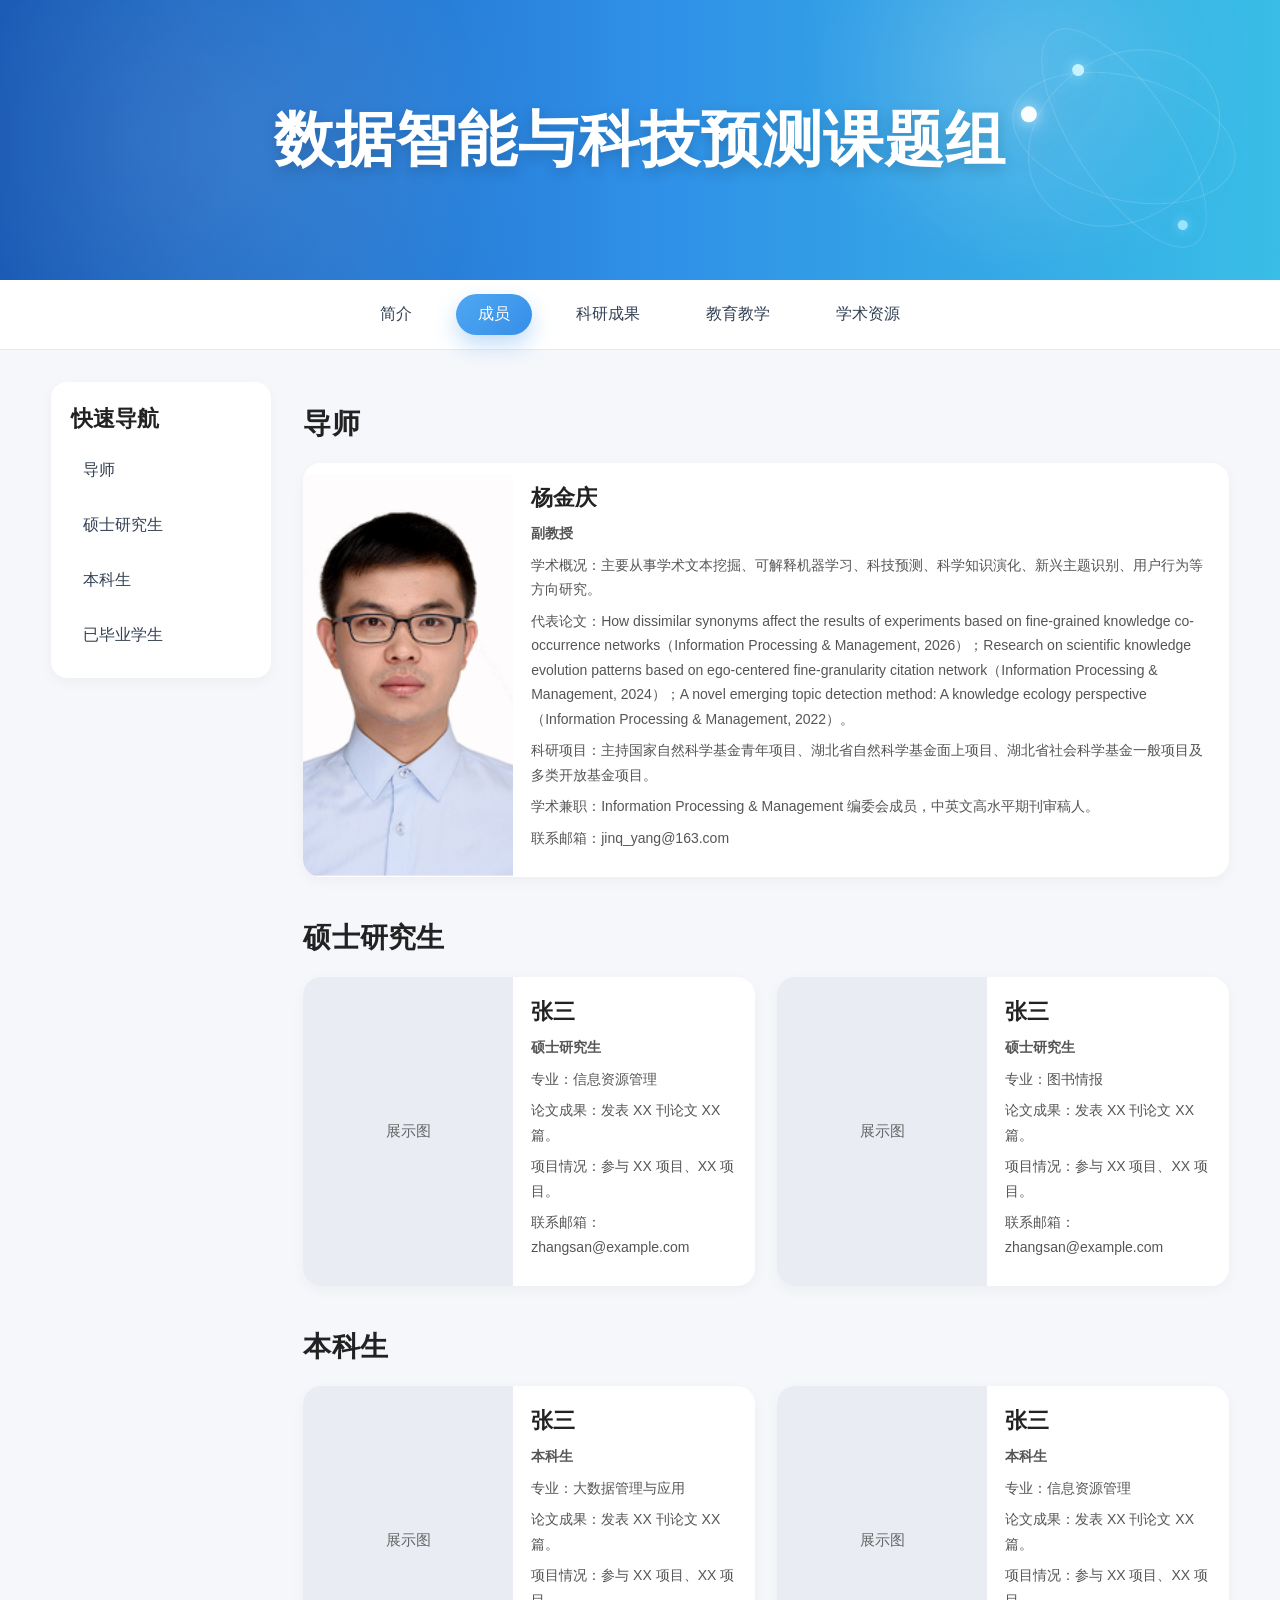
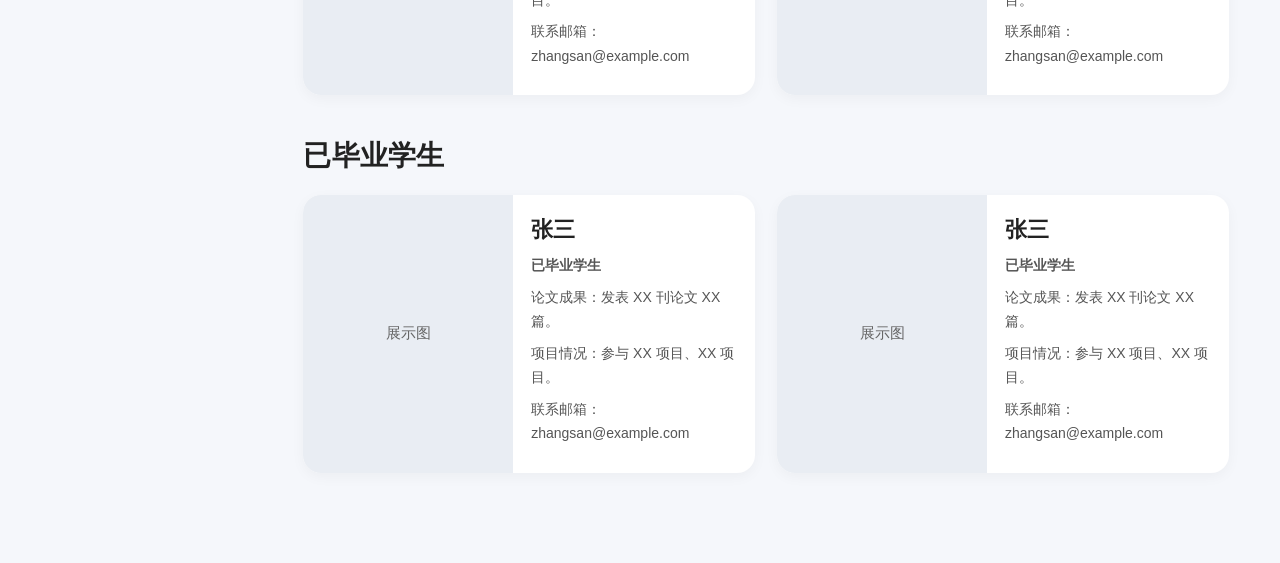
==== people.html @ ea727f75 "Add files via upload" ====
<!DOCTYPE html>
<html lang="zh-CN">
<head>
  <meta charset="UTF-8" />
  <meta name="viewport" content="width=device-width, initial-scale=1.0" />
  <title>成员 - 数据智能与科技预测课题组</title>
  <link rel="stylesheet" href="css/common.css" />
  <link rel="stylesheet" href="css/people.css" />
</head>
<body>

<header class="site-header hero-header">
    <div class="hero-inner">
      <div class="hero-text">
        <h1>数据智能与科技预测课题组</h1>
      </div>

      <div class="hero-decoration" aria-hidden="true">
        <div class="tri-system">
          <div class="tri-core"></div>
          <div class="orbit orbit-a"></div>
          <div class="orbit orbit-b"></div>
          <div class="orbit orbit-c"></div>
          <div class="orbit-spin orbit-spin-a">
            <span class="star star-a"></span>
          </div>
          <div class="orbit-spin orbit-spin-b">
            <span class="star star-b"></span>
          </div>
          <div class="orbit-spin orbit-spin-c">
            <span class="star star-c"></span>
          </div>
        </div>
      </div>
    </div>
  </header>

  <nav class="navbar">
    <a href="index.html">简介</a>
    <a href="people.html" class="current">成员</a>
    <a href="research.html">科研成果</a>
    <a href="teaching.html">教育教学</a>
    <a href="resources.html">学术资源</a>
  </nav>

  <main class="container people-page">

    <aside class="side-nav">
      <h3>快速导航</h3>
      <ul>
        <li><a href="#advisor">导师</a></li>
        <li><a href="#master">硕士研究生</a></li>
        <li><a href="#undergrad">本科生</a></li>
        <li><a href="#alumni">已毕业学生</a></li>
      </ul>
    </aside>

    <section class="people-content">

      <!-- 导师 -->
      <section class="member-section" id="advisor">
        <h2>导师</h2>
        <div class="member-grid advisor-grid">

          <div class="member-card"
               data-name="杨金庆"
               data-role="副教授"
               data-modal-photo="本人照片"
               data-summary="近年来主要从事学术文本挖掘、可解释机器学习、科技预测、科学知识演化、新兴主题识别、用户行为等方向的研究。近年以第一作者或通讯作者在 Information Processing &amp; Management、Journal of Medical Internet Research、Journal of Informetrics、Scientometrics、Journal of Information Science、Quantitative Science Studies、情报学报等领域高影响力期刊发表论文30余篇。主持国家自然科学基金青年项目1项、湖北省自然科学基金面上项目1项、湖北省社会科学基金一般项目1项，参与国家自然科学基金重点项目1项、国家社会科学基金重大项目3项及大型横向项目多项。曾获本科、硕士、博士国家奖学金，武汉大学学术创新一等奖，指导学生获全国大学生电子商务“三创赛”湖北赛区一等奖等荣誉。"
               data-papers="1. Yang, J*., Luo, X., Yang, R., Liu, Z., &amp; Huang, S. How dissimilar synonyms affect the results of experiments based on fine-grained knowledge co-occurrence networks. Information Processing &amp; Management, 2026, 63(1), 104311. (SSCI/SCI, JCR Q1, 领域Top期刊)

2. Yang, J*., Wu, L., &amp; Lyu, L. Research on scientific knowledge evolution patterns based on ego-centered fine-granularity citation network. Information Processing &amp; Management, 2024, 61(4), 103766. (SSCI/SCI, JCR Q1, 领域Top期刊)

3. Yang J, Lu W, Hu J, et al. A novel emerging topic detection method: A knowledge ecology perspective. Information Processing &amp; Management, 2022, 59(2): 102843. (SSCI/SCI, JCR Q1, 领域Top期刊)

4. Yang, J., Liu, Z., Wang, Q., &amp; Lu, N. Factors Influencing the Answerability and Popularity of a Health-Related Post in the Question-and-Answer Community: Infodemiology Study of Metafilter. Journal of Medical Internet Research, 2023, 25, e48858. (SCI, JCR一区, 领域Top期刊)

5. Yang, J*., Hu, J. Scientific knowledge role transition prediction from a knowledge hierarchical structure perspective. Journal of Informetrics, 2025, 19(1), 101612. (SSCI/SCI, JCR Q1)

6. Yang J*, Liu Z, Cheng X, et al. Understanding the keyword adoption behavior patterns of researchers from a functional structure perspective. Scientometrics, 2024, 129(6): 3359-3384. (SSCI/SCI, JCR Q1)

7. Yang J*, Liu Z, Huang Y. From informal to formal: scientific knowledge role transition prediction. Scientometrics, 2024, 129(8): 4909-4935. (SSCI/SCI, JCR Q1)

8. Yang J*, Cheng X, Ye G, et al. Understanding scientific knowledge evolution patterns based on egocentric network perspective. Scientometrics, 2024, 129(11): 6719-6750. (SSCI/SCI, JCR Q1)

9. Yang J, Hu J, Li J. Identifying high-quality research topics in R&amp;D organizations using explainable machine learning. Asia Pacific Journal of Management, 2025: 1-22. (SSCI/SCI, JCR Q1)

10. Yang J, Bu Y, Lu W, et al. Identifying keyword sleeping beauties: A perspective on the knowledge diffusion process. Journal of Informetrics, 2022, 16(1): 101239. (SSCI/SCI, JCR Q1)

11. Yang J, Liu Z. The effect of citation behaviour on knowledge diffusion and intellectual structure. Journal of Informetrics, 2022, 16(1): 101225. (SSCI/SCI, JCR Q1)

12. Yang J*, Huang Y, Liu Z. MeSHelper: Predicting the evolution of Medical Subject Headings based on knowledge graph dynamics. Journal of Information Science, 2024: 01655515241282003.

13. Yang, J., Lu, W., Huang, Y., Cheng, Q., Zhang, L., &amp; Huang, S. Understanding knowledge role transitions: A perspective of knowledge codification. Quantitative Science Studies, 2022, 3(4), 1133-1155. (ESCI, JCR Q1)

14. 杨金庆*, 罗曼, 程秀峰, 等. 融合网络结构特征的学科新兴主题识别方法研究[J]. 情报学报, 2025, 44(06): 645-659. （国家自然科学基金 A类期刊）

15. 杨金庆*, 陆伟, 吴乐艳. 面向学科新兴主题探测的多源科技文献时滞计算及启示——以农业学科领域为例[J]. 情报学报, 2021, 40(01): 21-29. （国家自然科学基金 A类期刊）

16. 杨金庆, 叶光辉. 网络问答社区信息生产者分布规律研究——基于MetaFilter music版块的实证分析[J]. 情报学报, 2020, 39(10): 1060-1068. （国家自然科学基金 A类期刊）

17. 夏立新（导师）, 杨金庆*, 叶光辉, 程秀峰. 网络问答社区中的用户知识转移模式研究——基于MetaFilter AskMe版块的实证分析[J]. 情报学报, 2019, 38(05): 447-457. （国家自然科学基金 A类期刊）（人大复印报刊资料全文转载）

18. 夏立新（导师）, 杨金庆*, 程秀峰. 移动环境下融合情境信息的群组推荐模型研究——基于用户APP行为数据的实证分析[J]. 情报学报, 2018, 37(04): 384-393. （国家自然科学基金 A类期刊）

19. 陆伟（导师）, 杨金庆*. 数智赋能的情报学学科发展趋势探析[J]. 信息资源管理学报, 2022, 12(02): 4-12. (CSSCI)（人大复印报刊资料全文转载）

20. 杨金庆*, 庞业佳, 刘智锋, 等. “问题—方法”关联视角下领域知识创新网络演化机制研究——以信息资源管理学科群为例[J]. 图书情报工作, 2024, 68(10): 97-108.

21. 杨金庆*, 罗星雨, 杨儒汉, 等. 科学知识角色转变现象：内涵、过程与特征分析[J]. 现代情报, 2024, 44(12): 29-39.

22. 杨金庆*, 魏雨晗, 黄圣智, 罗威, 陆伟. 基于科技文献的新兴主题识别研究综述[J]. 情报科学, 2020, 38(08): 159-163+177.

23. 杨金庆*, 吴乐艳. 中美科技文献时滞差异及主题演化对比分析研究—以农业领域为例[J]. 情报理论与实践, 2021, 44(08): 167-172.

24. 杨金庆*, 肖兵, 程秀峰, 叶光辉. 基于HDP过程模型与学术会议的学科新兴主题发现研究——以“人工智能”领域为例[J]. 情报理论与实践, 2019, 42(04): 117-122."
               data-projects="1. 国家自然科学基金青年项目“基于可解释机器学习的科学知识角色转变预测研究”（编号：72304108），2024.1-2026.12（在研），负责人：杨金庆

2. 湖北省社会科学基金一般项目“科学知识角色转变现象：内涵、过程及预测研究”（编号：HBSKJJ20243299），2024.08-2024.12（在研），负责人：杨金庆

3. 湖北省自然科学基金面上项目“基于大语言模型深层语义理解的领域技术谱系生成研究”（编号：2024AFB1018），2024.6-2026.6（在研），负责人：杨金庆

4. 中国科学技术信息研究所富媒体数字出版内容组织与知识服务重点实验室开放基金项目“基于深度语义理解的技术谱系自动构建研究”（编号：ZD2023/11-03），2024.1-2024.12（已结项），负责人：杨金庆

5. 中国科学技术信息研究所ISTIC-Springer Nature开放科学联合实验室开放基金项目“开放科学背景下学科新兴主题早期识别方法研究”，2023.12-2024.06（已结项），负责人：杨金庆

6. 科技大数据湖北省重点实验室开放基金项目“基于技术要素深度语义理解的前沿态势感知方法研究”（编号：E4KF011），2024.12-2025.12（在研），负责人：杨金庆

7. 中国科学技术信息研究所富媒体数字出版内容组织与知识服务重点实验室开放基金项目“多模异构数据环境下新兴主题识别及趋势分析”（编号：ZD2020/09-02），2020.1-2021.12（已结项），负责人：杨金庆"
               data-service="1. Information Processing &amp; Management editorial board member

2. 中文期刊：情报学报、图书情报知识、现代情报、医学信息学杂志等信息资源管理领域期刊审稿人

3. 英文期刊：Information Processing &amp; Management、Journal of Innovation &amp; Knowledge、Humanities and Social Sciences Communications、Journal of Medical Internet Research、Scientometrics、Journal of Information Science、Computers &amp; Industrial Engineering、Journal of Computational Social Science、Journal of Medical Internet Research Serious Games、Behaviour &amp; Information Technology reviewers"
               data-email="jinq_yang@163.com">
            <div class="member-photo-square">
              <img src="images/yangjinqing.png" alt="杨金庆展示图">
            </div>
            <div class="member-info">
              <h3>杨金庆</h3>
              <p class="member-role">副教授</p>
              <p>学术概况：主要从事学术文本挖掘、可解释机器学习、科技预测、科学知识演化、新兴主题识别、用户行为等方向研究。</p>
              <p>代表论文：How dissimilar synonyms affect the results of experiments based on fine-grained knowledge co-occurrence networks（Information Processing &amp; Management, 2026）；Research on scientific knowledge evolution patterns based on ego-centered fine-granularity citation network（Information Processing &amp; Management, 2024）；A novel emerging topic detection method: A knowledge ecology perspective（Information Processing &amp; Management, 2022）。</p>
              <p>科研项目：主持国家自然科学基金青年项目、湖北省自然科学基金面上项目、湖北省社会科学基金一般项目及多类开放基金项目。</p>
              <p>学术兼职：Information Processing &amp; Management 编委会成员，中英文高水平期刊审稿人。</p>
              <p>联系邮箱：jinq_yang@163.com</p>
            </div>
          </div>

        </div>
      </section>

      <!-- 硕士研究生 -->
      <section class="member-section" id="master">
        <h2>硕士研究生</h2>
        <div class="member-grid">

          <div class="member-card"
               data-name="张三"
               data-role="硕士研究生"
               data-modal-photo="本人照片"
               data-summary="研究方向为数据智能与科技预测。"
               data-papers="1. 论文标题A，2025，张三，杨金庆；2. 论文标题B，2024，张三等。"
               data-projects="1. 参与项目A；2. 参与项目B。"
               data-email="zhangsan@example.com">
            <div class="member-photo-square">展示图</div>
            <div class="member-info">
              <h3>张三</h3>
              <p class="member-role">硕士研究生</p>
              <p>专业：信息资源管理</p>
              <p>论文成果：发表 XX 刊论文 XX 篇。</p>
              <p>项目情况：参与 XX 项目、XX 项目。</p>
              <p>联系邮箱：zhangsan@example.com</p>
            </div>
          </div>

          <div class="member-card"
               data-name="张三"
               data-role="硕士研究生"
               data-modal-photo="本人照片"
               data-summary="研究方向为数据智能与科技预测。"
               data-papers="1. 论文标题A，2025，张三，杨金庆；2. 论文标题B，2024，张三等。"
               data-projects="1. 参与项目A；2. 参与项目B。"
               data-email="zhangsan@example.com">
            <div class="member-photo-square">展示图</div>
            <div class="member-info">
              <h3>张三</h3>
              <p class="member-role">硕士研究生</p>
              <p>专业：图书情报</p>
              <p>论文成果：发表 XX 刊论文 XX 篇。</p>
              <p>项目情况：参与 XX 项目、XX 项目。</p>
              <p>联系邮箱：zhangsan@example.com</p>
            </div>
          </div>

        </div>
      </section>

      <!-- 本科生 -->
      <section class="member-section" id="undergrad">
        <h2>本科生</h2>
        <div class="member-grid">

          <div class="member-card"
               data-name="张三"
               data-role="本科生"
               data-modal-photo="本人照片"
               data-summary="研究方向为数据智能与科技预测。"
               data-papers="1. 论文标题A，2025，张三；2. 论文标题B，2024，张三等。"
               data-projects="1. 参与项目A；2. 参与项目B。"
               data-email="zhangsan@example.com">
            <div class="member-photo-square">展示图</div>
            <div class="member-info">
              <h3>张三</h3>
              <p class="member-role">本科生</p>
              <p>专业：大数据管理与应用</p>
              <p>论文成果：发表 XX 刊论文 XX 篇。</p>
              <p>项目情况：参与 XX 项目、XX 项目。</p>
              <p>联系邮箱：zhangsan@example.com</p>
            </div>
          </div>

          <div class="member-card"
               data-name="张三"
               data-role="本科生"
               data-modal-photo="本人照片"
               data-summary="研究方向为数据智能与科技预测。"
               data-papers="1. 论文标题A，2025，张三；2. 论文标题B，2024，张三等。"
               data-projects="1. 参与项目A；2. 参与项目B。"
               data-email="zhangsan@example.com">
            <div class="member-photo-square">展示图</div>
            <div class="member-info">
              <h3>张三</h3>
              <p class="member-role">本科生</p>
              <p>专业：信息资源管理</p>
              <p>论文成果：发表 XX 刊论文 XX 篇。</p>
              <p>项目情况：参与 XX 项目、XX 项目。</p>
              <p>联系邮箱：zhangsan@example.com</p>
            </div>
          </div>

        </div>
      </section>

      <!-- 已毕业学生 -->
      <section class="member-section" id="alumni">
        <h2>已毕业学生</h2>
        <div class="member-grid">

          <div class="member-card"
               data-name="张三"
               data-role="已毕业学生"
               data-modal-photo="本人照片"
               data-summary="研究方向为数据智能与科技预测。"
               data-papers="1. 论文标题A，2023，张三；2. 论文标题B，2022，张三等。"
               data-projects="1. 参与项目A；2. 参与项目B。"
               data-email="zhangsan@example.com">
            <div class="member-photo-square">展示图</div>
            <div class="member-info">
              <h3>张三</h3>
              <p class="member-role">已毕业学生</p>
              <p>论文成果：发表 XX 刊论文 XX 篇。</p>
              <p>项目情况：参与 XX 项目、XX 项目。</p>
              <p>联系邮箱：zhangsan@example.com</p>
            </div>
          </div>

          <div class="member-card"
               data-name="张三"
               data-role="已毕业学生"
               data-modal-photo="本人照片"
               data-summary="研究方向为数据智能与科技预测。"
               data-papers="1. 论文标题A，2023，张三；2. 论文标题B，2022，张三等。"
               data-projects="1. 参与项目A；2. 参与项目B。"
               data-email="zhangsan@example.com">
            <div class="member-photo-square">展示图</div>
            <div class="member-info">
              <h3>张三</h3>
              <p class="member-role">已毕业学生</p>
              <p>论文成果：发表 XX 刊论文 XX 篇。</p>
              <p>项目情况：参与 XX 项目、XX 项目。</p>
              <p>联系邮箱：zhangsan@example.com</p>
            </div>
          </div>

        </div>
      </section>

    </section>
  </main>

  <div class="modal-overlay" id="memberModal">
    <div class="modal-box">
      <button class="close-btn" id="closeModal">×</button>

      <div class="modal-photo" id="modalPhoto">本人照片</div>

      <h2 id="modalName">张三</h2>
      <p id="modalRole">硕士研究生</p>

      <div class="modal-content">
        <div class="modal-block">
          <h3>简介</h3>
          <p id="modalSummary">研究方向为数据智能与科技预测。</p>
        </div>

        <div class="modal-block">
          <h3>论文成果</h3>
          <p id="modalPapers">这里显示论文标题、年份、作者等内容。</p>
        </div>

        <div class="modal-block">
          <h3>科研项目</h3>
          <p id="modalProjects">这里显示项目内容。</p>
        </div>

        <div class="modal-block">
          <h3>学术兼职</h3>
          <p id="modalService">这里显示学术兼职内容。</p>
        </div>

        <div class="modal-block">
          <h3>联系邮箱</h3>
          <p id="modalEmail">zhangsan@example.com</p>
        </div>
      </div>
    </div>
  </div>

  <script src="js/hero-sync.js"></script>
  <script src="js/people.js"></script>
</body>
</html>
---- css/common.css ----
html {
  scroll-behavior: smooth;
}

* {
  box-sizing: border-box;
}

body {
  margin: 0;
  font-family: "Microsoft YaHei", "PingFang SC", "Helvetica Neue", Arial, sans-serif;
  background: #f5f7fb;
  color: #333;
}

/* 顶部标题区 */
.site-header.hero-header {
  position: relative;
  overflow: hidden;
  margin: 0;
  padding: 0;
  border-bottom: none;
  background:
    radial-gradient(circle at 78% 24%, rgba(255,255,255,0.12) 0%, transparent 20%),
    radial-gradient(circle at 20% 52%, rgba(255,255,255,0.06) 0%, transparent 28%),
    linear-gradient(90deg, #1658b5 0%, #2f8fe7 50%, #39bee6 100%);
}

.hero-inner {
  position: relative;
  width: min(1200px, 96%);
  margin: 0 auto;
  min-height: 280px;
  display: flex;
  align-items: center;
  justify-content: center;
  padding: 48px 56px;
  overflow: visible;
  background: transparent;
}

.hero-text {
  position: relative;
  z-index: 3;
  width: 100%;
  text-align: center;
}

.site-header.hero-header h1 {
  margin: 0;
  font-size: 60px;
  font-weight: 800;
  color: #ffffff;
  letter-spacing: 1px;
  line-height: 1.2;
  text-shadow: 0 5px 14px rgba(0, 0, 0, 0.18);
}

.hero-decoration {
  position: absolute;
  inset: 0;
  pointer-events: none;
  z-index: 2;
}

.tri-system,
.earthmoon-system,
.solar-system,
.planetary-system,
.resource-system,
.vortex-system {
  position: absolute;
  top: 14px;
  right: -64px;
  width: 360px;
  height: 248px;
  opacity: 0.98;
  filter: drop-shadow(0 18px 30px rgba(10, 52, 112, 0.18));
}

.tri-core {
  display: none;
}

.orbit,
.orbit-spin {
  position: absolute;
  left: 50%;
  top: 50%;
  transform-origin: center;
}

.orbit {
  border: 1.5px solid rgba(255, 255, 255, 0.15);
  border-radius: 50%;
  box-shadow: inset 0 0 24px rgba(255, 255, 255, 0.03);
}

.orbit-a,
.orbit-spin-a {
  width: 228px;
  height: 124px;
  margin-left: -114px;
  margin-top: -62px;
  transform: rotate(14deg);
}

.orbit-b,
.orbit-spin-b {
  width: 204px;
  height: 164px;
  margin-left: -102px;
  margin-top: -82px;
  transform: rotate(-34deg);
}

.orbit-c,
.orbit-spin-c {
  width: 256px;
  height: 100px;
  margin-left: -128px;
  margin-top: -50px;
  transform: rotate(56deg);
}

.orbit-spin-a {
  animation: orbitSpinA 11s linear infinite;
  animation-delay: var(--orbit-delay-a, 0s);
}

.orbit-spin-b {
  animation: orbitSpinB 16s linear infinite reverse;
  animation-delay: var(--orbit-delay-b, 0s);
}

.orbit-spin-c {
  animation: orbitSpinC 9s linear infinite;
  animation-delay: var(--orbit-delay-c, 0s);
}

.star {
  position: absolute;
  border-radius: 50%;
}

.star-a {
  left: 8px;
  top: calc(50% - 8px);
  width: 16px;
  height: 16px;
  background: #ffffff;
  box-shadow:
    0 0 16px rgba(255, 255, 255, 0.78),
    0 0 34px rgba(255, 255, 255, 0.36);
}

.star-b {
  left: calc(50% - 6px);
  top: -6px;
  width: 12px;
  height: 12px;
  background: #c9f4ff;
  box-shadow:
    0 0 14px rgba(201, 244, 255, 0.72),
    0 0 28px rgba(108, 220, 255, 0.34);
}

.star-c {
  right: 18px;
  top: calc(50% - 5px);
  width: 10px;
  height: 10px;
  background: #9ee4ff;
  box-shadow:
    0 0 12px rgba(158, 228, 255, 0.7),
    0 0 24px rgba(86, 195, 255, 0.28);
}

.earthmoon-orbit,
.earth-body,
.moon-orbit-spin,
.moon-orbit,
.moon-body,
.sun-body,
.earth-solar-orbit,
.earth-solar-spin,
.earth-solar-body,
.moon-solar-orbit,
.moon-solar-spin,
.moon-solar-body,
.planetary-orbit,
.planetary-spin,
.planetary-body,
.resource-orbit,
.resource-spin,
.resource-body,
.vortex-ring,
.vortex-particle {
  position: absolute;
}

.earthmoon-orbit,
.earth-solar-orbit,
.moon-orbit,
.moon-solar-orbit,
.planetary-orbit,
.resource-orbit {
  border: 1.5px solid rgba(255,255,255,0.22);
  border-radius: 50%;
  box-shadow: inset 0 0 18px rgba(255, 255, 255, 0.05);
}

.earthmoon-system {
  top: 18px;
}

.earthmoon-orbit {
  display: none;
}

.earth-body {
  left: 194px;
  top: 98px;
  width: 24px;
  height: 24px;
  border-radius: 50%;
  background: radial-gradient(circle at 35% 35%, #ffffff 0%, #edf7ff 42%, #b8d4eb 78%, #89abc7 100%);
  box-shadow:
    0 0 18px rgba(241, 248, 255, 0.34),
    0 0 34px rgba(167, 197, 223, 0.2);
}

.moon-orbit-spin {
  left: 204px;
  top: 65px;
  width: 74px;
  height: 74px;
  animation: moonAroundEarth 4.8s linear infinite;
}

.moon-orbit {
  inset: 50%;
  width: 76px;
  height: 1.5px;
  margin-left: -38px;
  margin-top: -1px;
  border: none;
  border-radius: 999px;
  background: linear-gradient(90deg, rgba(255,255,255,0.18), rgba(255,255,255,0.72), rgba(255,255,255,0.18));
  transform-origin: left center;
  box-shadow: 0 0 12px rgba(255,255,255,0.14);
}

.moon-body {
  position: absolute;
  right: -2px;
  top: calc(50% - 7px);
  width: 15px;
  height: 15px;
  border-radius: 50%;
  background: radial-gradient(circle at 30% 30%, #ffffff 0%, #f3f8ff 55%, #d6e1ee 100%);
  box-shadow:
    0 0 10px rgba(243, 248, 255, 0.3),
    0 0 18px rgba(202, 215, 231, 0.16);
}

.solar-system {
  top: 14px;
}

.sun-body {
  left: 92px;
  top: 92px;
  width: 36px;
  height: 36px;
  border-radius: 50%;
  background: radial-gradient(circle, #ffffff 0%, #f2f8ff 40%, #d6e5f4 72%, #acc4da 100%);
  box-shadow:
    0 0 24px rgba(242, 248, 255, 0.42),
    0 0 48px rgba(172, 196, 218, 0.2);
}

.earth-solar-orbit {
  left: 80px;
  top: 44px;
  width: 212px;
  height: 136px;
}

.earth-solar-spin {
  left: 186px;
  top: 112px;
  width: 2px;
  height: 2px;
  animation: earthAroundSun 9s linear infinite;
}

.earth-solar-body {
  position: absolute;
  left: -10px;
  top: -10px;
  width: 20px;
  height: 20px;
  border-radius: 50%;
  background: radial-gradient(circle at 35% 35%, #ffffff 0%, #eaf5ff 44%, #b5d3ea 100%);
  box-shadow:
    0 0 14px rgba(234, 245, 255, 0.26),
    0 0 24px rgba(181, 211, 234, 0.16);
}

.moon-solar-orbit {
  left: -24px;
  top: -24px;
  width: 48px;
  height: 48px;
}

.moon-solar-spin {
  position: absolute;
  inset: 0;
  animation: moonAroundEarth 2.7s linear infinite;
}

.moon-solar-body {
  position: absolute;
  right: -4px;
  top: calc(50% - 6px);
  width: 12px;
  height: 12px;
  border-radius: 50%;
  background: radial-gradient(circle at 30% 30%, #ffffff 0%, #f5f9ff 52%, #d7e1eb 100%);
  box-shadow: 0 0 12px rgba(245, 249, 255, 0.22);
}

.planetary-system {
  top: 14px;
}

.planetary-orbit.orbit-one {
  left: 118px;
  top: 28px;
  width: 182px;
  height: 98px;
  transform: rotate(16deg);
}

.planetary-orbit.orbit-two {
  left: 106px;
  top: 64px;
  width: 164px;
  height: 132px;
  transform: rotate(-26deg);
}

.planetary-orbit.orbit-three {
  left: 166px;
  top: 52px;
  width: 116px;
  height: 166px;
  transform: rotate(34deg);
}

.planetary-spin {
  width: 182px;
  height: 98px;
  left: 118px;
  top: 28px;
  animation: orbitOneSpin 7.8s linear infinite;
}

.planetary-spin.spin-two {
  width: 164px;
  height: 132px;
  left: 106px;
  top: 64px;
  animation: orbitTwoSpin 6.4s linear infinite reverse;
}

.planetary-spin.spin-three {
  width: 116px;
  height: 166px;
  left: 166px;
  top: 52px;
  animation: orbitThreeSpin 9.4s linear infinite;
}

.planetary-body {
  position: absolute;
  border-radius: 50%;
}

.planetary-body.body-one {
  left: -9px;
  top: calc(50% - 9px);
  width: 18px;
  height: 18px;
  background: radial-gradient(circle, #ffffff 0%, #eff6fd 48%, #bfd0e0 100%);
  box-shadow:
    0 0 14px rgba(239, 246, 253, 0.26),
    0 0 24px rgba(191, 208, 224, 0.16);
}

.planetary-body.body-two {
  left: calc(50% - 8px);
  top: -8px;
  width: 16px;
  height: 16px;
  background: radial-gradient(circle, #ffffff 0%, #f2f7fd 50%, #c8d6e4 100%);
  box-shadow:
    0 0 14px rgba(242, 247, 253, 0.24),
    0 0 22px rgba(200, 214, 228, 0.16);
}

.planetary-body.body-three {
  right: -7px;
  top: calc(50% - 7px);
  width: 14px;
  height: 14px;
  background: radial-gradient(circle, #ffffff 0%, #eef4fa 54%, #b6c8d9 100%);
  box-shadow:
    0 0 14px rgba(238, 244, 250, 0.24),
    0 0 22px rgba(182, 200, 217, 0.16);
}

.resource-system {
  top: 18px;
}

.resource-orbit {
  left: 130px;
  top: 44px;
  width: 176px;
  height: 122px;
  transform: rotate(-18deg);
}

.resource-spin {
  left: 130px;
  top: 44px;
  width: 176px;
  height: 122px;
}

.resource-spin-a {
  animation: orbitOneSpin 8.6s linear infinite;
}

.resource-spin-b {
  animation: orbitTwoSpin 6.8s linear infinite reverse;
}

.resource-body {
  position: absolute;
  border-radius: 50%;
  background: radial-gradient(circle, #ffffff 0%, #edf4fb 54%, #bfd0df 100%);
  box-shadow:
    0 0 14px rgba(237, 244, 251, 0.26),
    0 0 24px rgba(191, 208, 223, 0.16);
}

.resource-body-a {
  left: -8px;
  top: calc(50% - 8px);
  width: 16px;
  height: 16px;
}

.resource-body-b {
  right: -6px;
  top: calc(50% - 6px);
  width: 12px;
  height: 12px;
  opacity: 0.92;
}

.vortex-ring {
  border: 1.5px solid rgba(255,255,255,0.14);
  border-radius: 50%;
  transform-origin: center;
}

.vortex-ring-a {
  left: 118px;
  top: 42px;
  width: 154px;
  height: 154px;
  animation: vortexSpinA 9s linear infinite;
}

.vortex-ring-b {
  left: 138px;
  top: 62px;
  width: 114px;
  height: 114px;
  animation: vortexSpinB 6.5s linear infinite reverse;
}

.vortex-ring-c {
  left: 156px;
  top: 80px;
  width: 78px;
  height: 78px;
  animation: vortexSpinA 4.8s linear infinite;
}

.vortex-ring-d {
  left: 176px;
  top: 100px;
  width: 38px;
  height: 38px;
  animation: vortexSpinB 3.6s linear infinite reverse;
}

.vortex-particle {
  width: 10px;
  height: 10px;
  border-radius: 50%;
  background: rgba(241, 252, 255, 0.96);
  box-shadow:
    0 0 12px rgba(241, 252, 255, 0.46),
    0 0 22px rgba(112, 210, 255, 0.22);
}

.vortex-particle-a {
  left: 118px;
  top: 114px;
  animation: vortexOrbitA 6.2s linear infinite;
}

.vortex-particle-b {
  left: 198px;
  top: 42px;
  animation: vortexOrbitB 5s linear infinite;
}

.vortex-particle-c {
  left: 266px;
  top: 118px;
  animation: vortexOrbitC 7.4s linear infinite reverse;
}

.barrier {
  top: 52px;
  width: 12px;
  height: 142px;
  border-radius: 999px;
  background: linear-gradient(180deg, rgba(255,255,255,0.10), rgba(255,255,255,0.30), rgba(255,255,255,0.10));
  box-shadow: 0 0 18px rgba(180, 228, 255, 0.12);
}

.barrier-left {
  left: 176px;
}

.barrier-right {
  left: 208px;
}

.slit {
  left: 188px;
  width: 8px;
  height: 20px;
  border-radius: 999px;
  background: rgba(255,255,255,0.92);
  box-shadow: 0 0 18px rgba(255,255,255,0.34);
}

.slit-a {
  top: 88px;
}

.slit-b {
  top: 138px;
}

.source-wave {
  left: 86px;
  border: 2px solid rgba(198, 241, 255, 0.24);
  border-right: none;
  border-radius: 140px 0 0 140px;
  transform-origin: left center;
}

.source-wave-a {
  top: 84px;
  width: 72px;
  height: 54px;
  animation: sourceWave 3.6s ease-out infinite;
}

.source-wave-b {
  top: 72px;
  width: 94px;
  height: 78px;
  animation: sourceWave 3.6s ease-out infinite 0.8s;
}

.source-wave-c {
  top: 58px;
  width: 116px;
  height: 106px;
  animation: sourceWave 3.6s ease-out infinite 1.6s;
}

.fringe {
  border: 1.5px solid rgba(226, 248, 255, 0.20);
  border-left: none;
  border-radius: 0 160px 160px 0;
  transform-origin: left center;
}

.fringe-a {
  left: 198px;
  top: 64px;
  width: 62px;
  height: 62px;
  animation: fringeDrift 5.4s ease-in-out infinite;
}

.fringe-b {
  left: 198px;
  top: 52px;
  width: 96px;
  height: 86px;
  animation: fringeDrift 5.4s ease-in-out infinite 0.8s;
}

.fringe-c {
  left: 198px;
  top: 38px;
  width: 130px;
  height: 114px;
  animation: fringeDrift 5.4s ease-in-out infinite 1.6s;
}

.fringe-d {
  left: 198px;
  top: 24px;
  width: 164px;
  height: 142px;
  animation: fringeDrift 5.4s ease-in-out infinite 2.4s;
}

.particle-stream {
  width: 8px;
  height: 8px;
  border-radius: 50%;
  background: rgba(240, 252, 255, 0.95);
  box-shadow:
    0 0 12px rgba(240, 252, 255, 0.56),
    0 0 22px rgba(121, 213, 255, 0.22);
}

.particle-stream-a {
  left: 202px;
  top: 92px;
  animation: streamA 4.2s ease-in-out infinite;
}

.particle-stream-b {
  left: 202px;
  top: 142px;
  animation: streamB 4.6s ease-in-out infinite;
}

.site-header.hero-header::after {
  content: "";
  position: absolute;
  inset: 0;
  background:
    radial-gradient(circle at 82% 28%, rgba(255,255,255,0.08) 0%, transparent 20%),
    radial-gradient(circle at 12% 50%, rgba(255,255,255,0.06) 0%, transparent 30%);
  animation: heroPulse 6s ease-in-out infinite alternate;
  pointer-events: none;
  z-index: 1;
}

@keyframes orbitSpinA {
  from {
    transform: rotate(14deg);
  }
  to {
    transform: rotate(374deg);
  }
}

@keyframes orbitSpinB {
  from {
    transform: rotate(-34deg);
  }
  to {
    transform: rotate(326deg);
  }
}

@keyframes orbitSpinC {
  from {
    transform: rotate(56deg);
  }
  to {
    transform: rotate(416deg);
  }
}

@keyframes moonAroundEarth {
  from { transform: rotate(0deg); }
  to { transform: rotate(360deg); }
}

@keyframes earthAroundSun {
  from { transform: rotate(0deg) translateX(106px) rotate(0deg); }
  to { transform: rotate(360deg) translateX(106px) rotate(-360deg); }
}

@keyframes orbitOneSpin {
  from { transform: rotate(18deg); }
  to { transform: rotate(378deg); }
}

@keyframes orbitTwoSpin {
  from { transform: rotate(-24deg); }
  to { transform: rotate(336deg); }
}

@keyframes orbitThreeSpin {
  from { transform: rotate(34deg); }
  to { transform: rotate(394deg); }
}

@keyframes sourceWave {
  0% {
    opacity: 0;
    transform: scaleX(0.82) scaleY(0.86);
  }
  30% {
    opacity: 0.75;
  }
  100% {
    opacity: 0;
    transform: scaleX(1.18) scaleY(1.14);
  }
}

@keyframes vortexSpinA {
  from { transform: rotate(0deg); }
  to { transform: rotate(360deg); }
}

@keyframes vortexSpinB {
  from { transform: rotate(0deg); }
  to { transform: rotate(360deg); }
}

@keyframes vortexOrbitA {
  0% { transform: translate(0, 0) scale(1); }
  25% { transform: translate(34px, -40px) scale(1.05); }
  50% { transform: translate(78px, 0) scale(0.96); }
  75% { transform: translate(34px, 40px) scale(1.05); }
  100% { transform: translate(0, 0) scale(1); }
}

@keyframes vortexOrbitB {
  0% { transform: translate(0, 0) scale(0.92); }
  25% { transform: translate(-30px, 30px) scale(1.06); }
  50% { transform: translate(-62px, 0) scale(0.96); }
  75% { transform: translate(-30px, -30px) scale(1.06); }
  100% { transform: translate(0, 0) scale(0.92); }
}

@keyframes vortexOrbitC {
  0% { transform: translate(0, 0) scale(1); }
  25% { transform: translate(-28px, -46px) scale(1.08); }
  50% { transform: translate(-82px, 0) scale(0.94); }
  75% { transform: translate(-28px, 46px) scale(1.08); }
  100% { transform: translate(0, 0) scale(1); }
}

@keyframes fringeDrift {
  0%, 100% {
    opacity: 0.24;
    transform: translateX(0) scaleY(1);
  }
  50% {
    opacity: 0.72;
    transform: translateX(8px) scaleY(1.04);
  }
}

@keyframes streamA {
  0% {
    transform: translate(0, 0) scale(0.9);
    opacity: 0.2;
  }
  40% {
    opacity: 1;
  }
  100% {
    transform: translate(106px, -30px) scale(1.05);
    opacity: 0.1;
  }
}

@keyframes streamB {
  0% {
    transform: translate(0, 0) scale(0.9);
    opacity: 0.2;
  }
  45% {
    opacity: 1;
  }
  100% {
    transform: translate(110px, 26px) scale(1.08);
    opacity: 0.1;
  }
}

@keyframes heroPulse {
  from {
    opacity: 0.7;
    transform: scale(1);
  }
  to {
    opacity: 1;
    transform: scale(1.04);
  }
}

@media (max-width: 900px) {
  .hero-inner {
    min-height: 220px;
    padding: 36px 28px;
  }

  .site-header.hero-header h1 {
    font-size: 38px;
    line-height: 1.3;
  }

  .tri-system,
  .earthmoon-system,
  .solar-system,
  .planetary-system,
  .resource-system,
  .vortex-system {
    width: 270px;
    height: 190px;
    top: 30px;
    right: -42px;
  }
}

@media (max-width: 600px) {
  .hero-inner {
    min-height: 180px;
    padding: 28px 20px;
  }

  .site-header.hero-header h1 {
    font-size: 28px;
  }

  .tri-system,
  .earthmoon-system,
  .solar-system,
  .planetary-system,
  .resource-system,
  .vortex-system {
    width: 180px;
    height: 132px;
    top: 30px;
    right: -22px;
    opacity: 0.82;
  }
}

/* 顶部导航栏 */
.navbar {
  position: sticky;
  top: 0;
  z-index: 100;
  display: flex;
  justify-content: center;
  gap: 22px;
  flex-wrap: wrap;
  padding: 14px 20px;
  background: rgba(255, 255, 255, 0.92);
  backdrop-filter: blur(10px);
  border-bottom: 1px solid #e6ebf2;
}

.navbar a {
  text-decoration: none;
  color: #334155;
  font-size: 16px;
  font-weight: 500;
  padding: 10px 22px;
  border-radius: 999px;
  transition: transform 0.2s ease, background 0.24s ease, color 0.24s ease, box-shadow 0.24s ease;
}

.navbar a:hover {
  background: linear-gradient(135deg, #dff1ff 0%, #c7e6ff 100%);
  color: #2d87df;
  box-shadow: 0 8px 18px rgba(45, 135, 223, 0.2);
  transform: translateY(-1px);
}

.navbar a.current {
  background: linear-gradient(135deg, #4fa7f2 0%, #368fe8 100%);
  color: white;
  box-shadow: 0 10px 22px rgba(54, 143, 232, 0.3);
}

/* 主内容容器 */
.container {
  width: min(1200px, 92%);
  margin: 32px auto 48px;
}

/* 通用标题 */
section h2 {
  letter-spacing: 0.3px;
}

/* 通用卡片辅助 */
.card-style {
  background: white;
  border-radius: 16px;
  box-shadow: 0 4px 14px rgba(0, 0, 0, 0.04);
}

a {
  color: inherit;
}

p {
  word-break: break-word;
}

@media (max-width: 900px) {
  .site-header {
    padding: 36px 16px 20px;
  }

  .site-header h1 {
    font-size: 40px;
    line-height: 1.3;
  }

  .navbar {
    gap: 8px;
    padding: 10px 12px;
  }

  .navbar a {
    font-size: 15px;
    padding: 8px 14px;
  }

  .container {
    width: 94%;
    margin: 24px auto 36px;
  }
}

@media (max-width: 600px) {
  .site-header h1 {
    font-size: 30px;
  }

  .navbar {
    justify-content: flex-start;
  }
}

.hover-card {
  transition: transform 0.22s ease, box-shadow 0.22s ease;
}

.hover-card:hover {
  transform: translateY(-4px);
  box-shadow: 0 10px 24px rgba(0, 0, 0, 0.08);
}
---- css/people.css ----
.people-page {
  display: flex;
  gap: 32px;
  align-items: flex-start;
}

/* 左侧导航 */
.side-nav {
  width: 220px;
  position: sticky;
  top: 20px;
  background: white;
  border-radius: 16px;
  padding: 22px 20px;
  box-shadow: 0 4px 14px rgba(0, 0, 0, 0.04);
}

.side-nav h3 {
  margin-top: 0;
  margin-bottom: 16px;
  font-size: 22px;
  color: #222;
}

.side-nav ul {
  list-style: none;
  margin: 0;
  padding: 0;
}

.side-nav li {
  margin-bottom: 14px;
}

.side-nav li:last-child {
  margin-bottom: 0;
}

.side-nav a {
  display: block;
  text-decoration: none;
  color: #334155;
  font-size: 16px;
  padding: 10px 12px;
  border-radius: 999px;
  transition: transform 0.2s ease, background 0.24s ease, color 0.24s ease, box-shadow 0.24s ease;
}

.side-nav a:hover {
  background: linear-gradient(135deg, #dff1ff 0%, #c7e6ff 100%);
  color: #2d87df;
  box-shadow: 0 8px 18px rgba(45, 135, 223, 0.2);
  transform: translateY(-1px);
}

.side-nav a.active {
  background: linear-gradient(135deg, #4fa7f2 0%, #368fe8 100%);
  color: white;
  box-shadow: 0 10px 22px rgba(54, 143, 232, 0.3);
}

/* 右侧主体 */
.people-content {
  flex: 1;
}

.member-section {
  margin-bottom: 42px;
  scroll-margin-top: 20px;
}

.member-section h2 {
  margin-bottom: 20px;
  font-size: 28px;
  color: #222;
}

.member-grid {
  display: grid;
  grid-template-columns: repeat(2, 1fr);
  gap: 22px;
}

.advisor-grid {
  grid-template-columns: 1fr;
}

/* 成员卡片 */
.member-card {
  background: white;
  border-radius: 18px;
  display: flex;
  align-items: stretch;
  overflow: hidden;
  cursor: pointer;
  box-shadow: 0 4px 14px rgba(0, 0, 0, 0.04);
  transition: transform 0.2s ease, box-shadow 0.2s ease;
  min-height: 220px;
}

.member-card:hover {
  transform: translateY(-4px);
  box-shadow: 0 10px 24px rgba(0, 0, 0, 0.08);
}

.member-photo-square {
  width: 210px;
  flex-shrink: 0;
  background: #e9edf3;
  display: flex;
  align-items: center;
  justify-content: center;
  color: #666;
  font-size: 15px;
  font-weight: 500;
}

.member-info {
  flex: 1;
  padding: 20px 18px;
}

.member-info h3 {
  margin: 0 0 8px;
  font-size: 22px;
  color: #222;
}

.member-role {
  margin: 0 0 12px;
  color: #2f5e9e;
  font-size: 15px;
  font-weight: 600;
}

.member-info p {
  margin: 7px 0;
  color: #555;
  font-size: 14px;
  line-height: 1.75;
}

/* 弹窗 */
.modal-overlay {
  position: fixed;
  inset: 0;
  background: rgba(0, 0, 0, 0.45);
  display: none;
  justify-content: center;
  align-items: center;
  z-index: 999;
}

.modal-overlay.show {
  display: flex;
}

.modal-box {
  width: 92%;
  max-width: 760px;
  max-height: 88vh;
  overflow-y: auto;
  background: white;
  border-radius: 20px;
  padding: 34px 30px 28px;
  position: relative;
  box-shadow: 0 14px 34px rgba(0, 0, 0, 0.16);
}

.close-btn {
  position: absolute;
  top: 12px;
  right: 16px;
  border: none;
  background: none;
  font-size: 30px;
  color: #666;
  cursor: pointer;
}

.close-btn:hover {
  color: #111;
}

.modal-photo {
  width: 160px;
  height: 160px;
  margin: 0 auto 18px;
  border-radius: 16px;
  background: #e9edf3;
  display: flex;
  align-items: center;
  justify-content: center;
  color: #666;
  font-size: 15px;
  font-weight: 500;
}

.modal-box h2 {
  margin: 0 0 8px;
  font-size: 30px;
  color: #222;
  text-align: center;
}

#modalRole {
  margin: 0 0 20px;
  font-size: 17px;
  color: #666;
  text-align: center;
}

.modal-content {
  margin-top: 12px;
}

.modal-block {
  background: #f8fafc;
  border-radius: 14px;
  padding: 18px 18px;
  margin-bottom: 16px;
}

.modal-block h3 {
  margin: 0 0 10px;
  font-size: 20px;
  color: #222;
}

.modal-block p {
  margin: 0;
  line-height: 1.9;
  color: #444;
  font-size: 15px;
}

@media (max-width: 1100px) {
  .member-grid {
    grid-template-columns: 1fr;
  }
}

@media (max-width: 900px) {
  .people-page {
    flex-direction: column;
  }

  .side-nav {
    width: 100%;
    position: static;
  }
}

@media (max-width: 700px) {
  .member-card {
    flex-direction: column;
    min-height: auto;
  }

  .member-photo-square {
    width: 100%;
    height: 220px;
  }
}

.member-photo-square img {
  width: 100%;
  height: 100%;
  object-fit: cover;
}
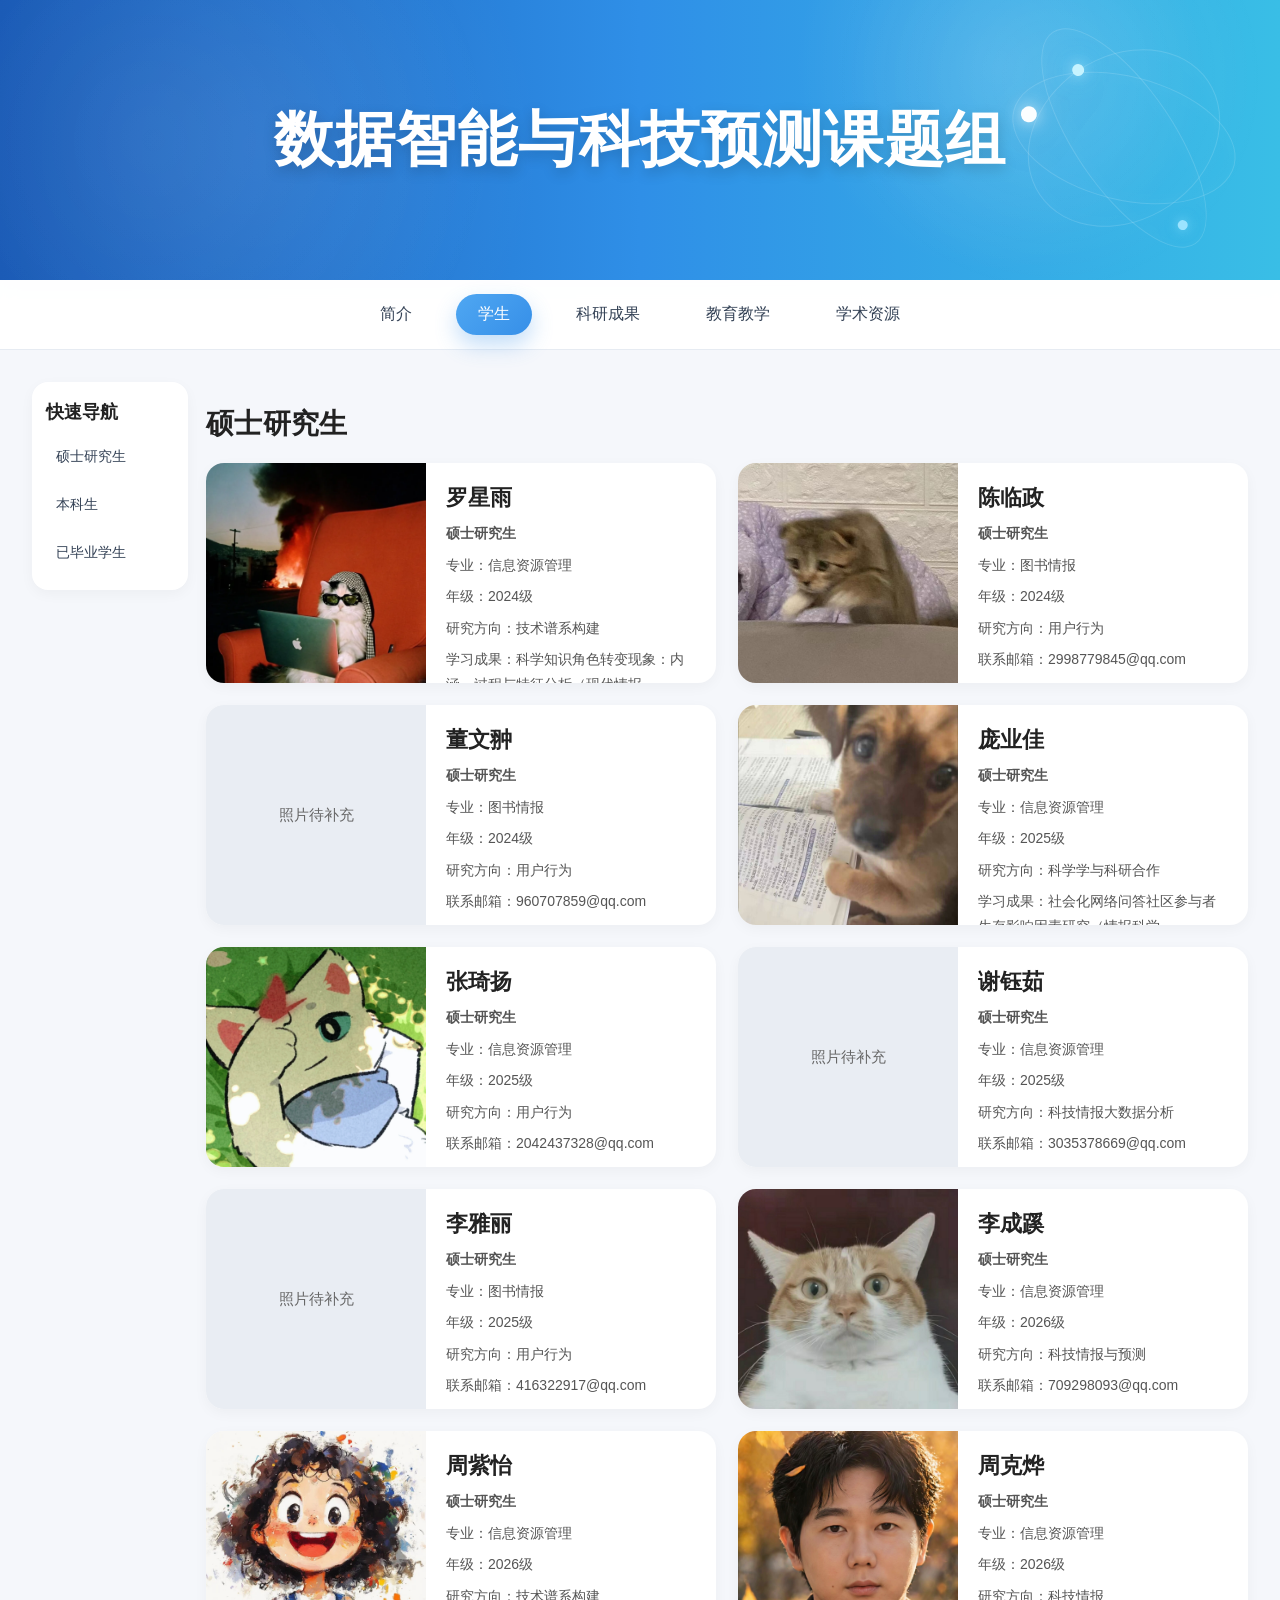
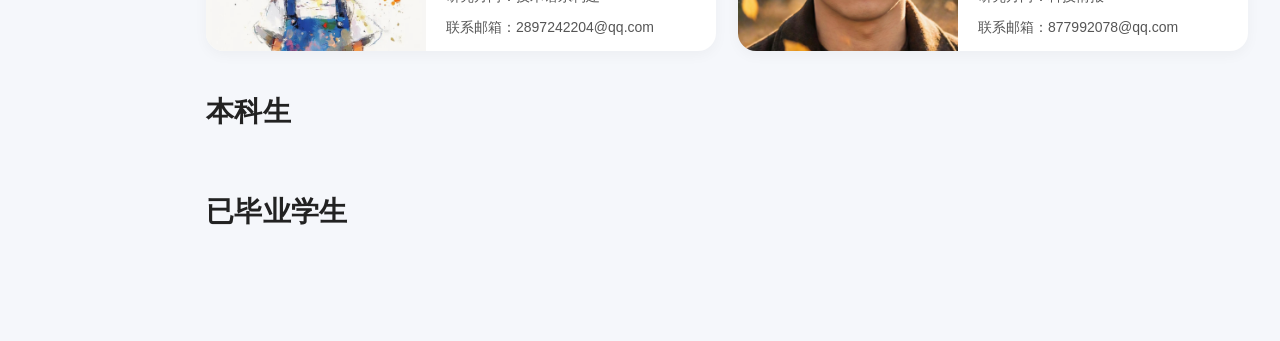
==== commit f34b2543: "Add files via upload" ====
--- a/people.html
+++ b/people.html
@@ -1,15 +1,15 @@
-<!DOCTYPE html>
-<html lang="zh-CN">
-<head>
-  <meta charset="UTF-8" />
-  <meta name="viewport" content="width=device-width, initial-scale=1.0" />
-  <title>成员 - 数据智能与科技预测课题组</title>
-  <link rel="stylesheet" href="css/common.css" />
-  <link rel="stylesheet" href="css/people.css" />
-</head>
-<body>
-
-<header class="site-header hero-header">
+<!DOCTYPE html>
+<html lang="zh-CN">
+<head>
+  <meta charset="UTF-8" />
+  <meta name="viewport" content="width=device-width, initial-scale=1.0" />
+  <title>学生 - 数据智能与科技预测课题组</title>
+  <link rel="stylesheet" href="css/common.css" />
+  <link rel="stylesheet" href="css/people.css" />
+</head>
+<body>
+
+  <header class="site-header hero-header">
     <div class="hero-inner">
       <div class="hero-text">
         <h1>数据智能与科技预测课题组</h1>
@@ -34,300 +34,314 @@
       </div>
     </div>
   </header>
-
-  <nav class="navbar">
-    <a href="index.html">简介</a>
-    <a href="people.html" class="current">成员</a>
-    <a href="research.html">科研成果</a>
-    <a href="teaching.html">教育教学</a>
-    <a href="resources.html">学术资源</a>
-  </nav>
-
-  <main class="container people-page">
-
-    <aside class="side-nav">
-      <h3>快速导航</h3>
-      <ul>
-        <li><a href="#advisor">导师</a></li>
-        <li><a href="#master">硕士研究生</a></li>
-        <li><a href="#undergrad">本科生</a></li>
-        <li><a href="#alumni">已毕业学生</a></li>
-      </ul>
-    </aside>
-
-    <section class="people-content">
-
-      <!-- 导师 -->
-      <section class="member-section" id="advisor">
-        <h2>导师</h2>
-        <div class="member-grid advisor-grid">
-
-          <div class="member-card"
-               data-name="杨金庆"
-               data-role="副教授"
-               data-modal-photo="本人照片"
-               data-summary="近年来主要从事学术文本挖掘、可解释机器学习、科技预测、科学知识演化、新兴主题识别、用户行为等方向的研究。近年以第一作者或通讯作者在 Information Processing &amp; Management、Journal of Medical Internet Research、Journal of Informetrics、Scientometrics、Journal of Information Science、Quantitative Science Studies、情报学报等领域高影响力期刊发表论文30余篇。主持国家自然科学基金青年项目1项、湖北省自然科学基金面上项目1项、湖北省社会科学基金一般项目1项，参与国家自然科学基金重点项目1项、国家社会科学基金重大项目3项及大型横向项目多项。曾获本科、硕士、博士国家奖学金，武汉大学学术创新一等奖，指导学生获全国大学生电子商务“三创赛”湖北赛区一等奖等荣誉。"
-               data-papers="1. Yang, J*., Luo, X., Yang, R., Liu, Z., &amp; Huang, S. How dissimilar synonyms affect the results of experiments based on fine-grained knowledge co-occurrence networks. Information Processing &amp; Management, 2026, 63(1), 104311. (SSCI/SCI, JCR Q1, 领域Top期刊)
-
-2. Yang, J*., Wu, L., &amp; Lyu, L. Research on scientific knowledge evolution patterns based on ego-centered fine-granularity citation network. Information Processing &amp; Management, 2024, 61(4), 103766. (SSCI/SCI, JCR Q1, 领域Top期刊)
-
-3. Yang J, Lu W, Hu J, et al. A novel emerging topic detection method: A knowledge ecology perspective. Information Processing &amp; Management, 2022, 59(2): 102843. (SSCI/SCI, JCR Q1, 领域Top期刊)
-
-4. Yang, J., Liu, Z., Wang, Q., &amp; Lu, N. Factors Influencing the Answerability and Popularity of a Health-Related Post in the Question-and-Answer Community: Infodemiology Study of Metafilter. Journal of Medical Internet Research, 2023, 25, e48858. (SCI, JCR一区, 领域Top期刊)
-
-5. Yang, J*., Hu, J. Scientific knowledge role transition prediction from a knowledge hierarchical structure perspective. Journal of Informetrics, 2025, 19(1), 101612. (SSCI/SCI, JCR Q1)
-
-6. Yang J*, Liu Z, Cheng X, et al. Understanding the keyword adoption behavior patterns of researchers from a functional structure perspective. Scientometrics, 2024, 129(6): 3359-3384. (SSCI/SCI, JCR Q1)
-
-7. Yang J*, Liu Z, Huang Y. From informal to formal: scientific knowledge role transition prediction. Scientometrics, 2024, 129(8): 4909-4935. (SSCI/SCI, JCR Q1)
-
-8. Yang J*, Cheng X, Ye G, et al. Understanding scientific knowledge evolution patterns based on egocentric network perspective. Scientometrics, 2024, 129(11): 6719-6750. (SSCI/SCI, JCR Q1)
-
-9. Yang J, Hu J, Li J. Identifying high-quality research topics in R&amp;D organizations using explainable machine learning. Asia Pacific Journal of Management, 2025: 1-22. (SSCI/SCI, JCR Q1)
-
-10. Yang J, Bu Y, Lu W, et al. Identifying keyword sleeping beauties: A perspective on the knowledge diffusion process. Journal of Informetrics, 2022, 16(1): 101239. (SSCI/SCI, JCR Q1)
-
-11. Yang J, Liu Z. The effect of citation behaviour on knowledge diffusion and intellectual structure. Journal of Informetrics, 2022, 16(1): 101225. (SSCI/SCI, JCR Q1)
-
-12. Yang J*, Huang Y, Liu Z. MeSHelper: Predicting the evolution of Medical Subject Headings based on knowledge graph dynamics. Journal of Information Science, 2024: 01655515241282003.
-
-13. Yang, J., Lu, W., Huang, Y., Cheng, Q., Zhang, L., &amp; Huang, S. Understanding knowledge role transitions: A perspective of knowledge codification. Quantitative Science Studies, 2022, 3(4), 1133-1155. (ESCI, JCR Q1)
-
-14. 杨金庆*, 罗曼, 程秀峰, 等. 融合网络结构特征的学科新兴主题识别方法研究[J]. 情报学报, 2025, 44(06): 645-659. （国家自然科学基金 A类期刊）
-
-15. 杨金庆*, 陆伟, 吴乐艳. 面向学科新兴主题探测的多源科技文献时滞计算及启示——以农业学科领域为例[J]. 情报学报, 2021, 40(01): 21-29. （国家自然科学基金 A类期刊）
-
-16. 杨金庆, 叶光辉. 网络问答社区信息生产者分布规律研究——基于MetaFilter music版块的实证分析[J]. 情报学报, 2020, 39(10): 1060-1068. （国家自然科学基金 A类期刊）
-
-17. 夏立新（导师）, 杨金庆*, 叶光辉, 程秀峰. 网络问答社区中的用户知识转移模式研究——基于MetaFilter AskMe版块的实证分析[J]. 情报学报, 2019, 38(05): 447-457. （国家自然科学基金 A类期刊）（人大复印报刊资料全文转载）
-
-18. 夏立新（导师）, 杨金庆*, 程秀峰. 移动环境下融合情境信息的群组推荐模型研究——基于用户APP行为数据的实证分析[J]. 情报学报, 2018, 37(04): 384-393. （国家自然科学基金 A类期刊）
-
-19. 陆伟（导师）, 杨金庆*. 数智赋能的情报学学科发展趋势探析[J]. 信息资源管理学报, 2022, 12(02): 4-12. (CSSCI)（人大复印报刊资料全文转载）
-
-20. 杨金庆*, 庞业佳, 刘智锋, 等. “问题—方法”关联视角下领域知识创新网络演化机制研究——以信息资源管理学科群为例[J]. 图书情报工作, 2024, 68(10): 97-108.
-
-21. 杨金庆*, 罗星雨, 杨儒汉, 等. 科学知识角色转变现象：内涵、过程与特征分析[J]. 现代情报, 2024, 44(12): 29-39.
-
-22. 杨金庆*, 魏雨晗, 黄圣智, 罗威, 陆伟. 基于科技文献的新兴主题识别研究综述[J]. 情报科学, 2020, 38(08): 159-163+177.
-
-23. 杨金庆*, 吴乐艳. 中美科技文献时滞差异及主题演化对比分析研究—以农业领域为例[J]. 情报理论与实践, 2021, 44(08): 167-172.
-
-24. 杨金庆*, 肖兵, 程秀峰, 叶光辉. 基于HDP过程模型与学术会议的学科新兴主题发现研究——以“人工智能”领域为例[J]. 情报理论与实践, 2019, 42(04): 117-122."
-               data-projects="1. 国家自然科学基金青年项目“基于可解释机器学习的科学知识角色转变预测研究”（编号：72304108），2024.1-2026.12（在研），负责人：杨金庆
-
-2. 湖北省社会科学基金一般项目“科学知识角色转变现象：内涵、过程及预测研究”（编号：HBSKJJ20243299），2024.08-2024.12（在研），负责人：杨金庆
-
-3. 湖北省自然科学基金面上项目“基于大语言模型深层语义理解的领域技术谱系生成研究”（编号：2024AFB1018），2024.6-2026.6（在研），负责人：杨金庆
-
-4. 中国科学技术信息研究所富媒体数字出版内容组织与知识服务重点实验室开放基金项目“基于深度语义理解的技术谱系自动构建研究”（编号：ZD2023/11-03），2024.1-2024.12（已结项），负责人：杨金庆
-
-5. 中国科学技术信息研究所ISTIC-Springer Nature开放科学联合实验室开放基金项目“开放科学背景下学科新兴主题早期识别方法研究”，2023.12-2024.06（已结项），负责人：杨金庆
-
-6. 科技大数据湖北省重点实验室开放基金项目“基于技术要素深度语义理解的前沿态势感知方法研究”（编号：E4KF011），2024.12-2025.12（在研），负责人：杨金庆
-
-7. 中国科学技术信息研究所富媒体数字出版内容组织与知识服务重点实验室开放基金项目“多模异构数据环境下新兴主题识别及趋势分析”（编号：ZD2020/09-02），2020.1-2021.12（已结项），负责人：杨金庆"
-               data-service="1. Information Processing &amp; Management editorial board member
-
-2. 中文期刊：情报学报、图书情报知识、现代情报、医学信息学杂志等信息资源管理领域期刊审稿人
-
-3. 英文期刊：Information Processing &amp; Management、Journal of Innovation &amp; Knowledge、Humanities and Social Sciences Communications、Journal of Medical Internet Research、Scientometrics、Journal of Information Science、Computers &amp; Industrial Engineering、Journal of Computational Social Science、Journal of Medical Internet Research Serious Games、Behaviour &amp; Information Technology reviewers"
-               data-email="jinq_yang@163.com">
-            <div class="member-photo-square">
-              <img src="images/yangjinqing.png" alt="杨金庆展示图">
-            </div>
-            <div class="member-info">
-              <h3>杨金庆</h3>
-              <p class="member-role">副教授</p>
-              <p>学术概况：主要从事学术文本挖掘、可解释机器学习、科技预测、科学知识演化、新兴主题识别、用户行为等方向研究。</p>
-              <p>代表论文：How dissimilar synonyms affect the results of experiments based on fine-grained knowledge co-occurrence networks（Information Processing &amp; Management, 2026）；Research on scientific knowledge evolution patterns based on ego-centered fine-granularity citation network（Information Processing &amp; Management, 2024）；A novel emerging topic detection method: A knowledge ecology perspective（Information Processing &amp; Management, 2022）。</p>
-              <p>科研项目：主持国家自然科学基金青年项目、湖北省自然科学基金面上项目、湖北省社会科学基金一般项目及多类开放基金项目。</p>
-              <p>学术兼职：Information Processing &amp; Management 编委会成员，中英文高水平期刊审稿人。</p>
-              <p>联系邮箱：jinq_yang@163.com</p>
-            </div>
-          </div>
-
-        </div>
-      </section>
-
-      <!-- 硕士研究生 -->
-      <section class="member-section" id="master">
-        <h2>硕士研究生</h2>
-        <div class="member-grid">
-
-          <div class="member-card"
-               data-name="张三"
-               data-role="硕士研究生"
-               data-modal-photo="本人照片"
-               data-summary="研究方向为数据智能与科技预测。"
-               data-papers="1. 论文标题A，2025，张三，杨金庆；2. 论文标题B，2024，张三等。"
-               data-projects="1. 参与项目A；2. 参与项目B。"
-               data-email="zhangsan@example.com">
-            <div class="member-photo-square">展示图</div>
-            <div class="member-info">
-              <h3>张三</h3>
-              <p class="member-role">硕士研究生</p>
-              <p>专业：信息资源管理</p>
-              <p>论文成果：发表 XX 刊论文 XX 篇。</p>
-              <p>项目情况：参与 XX 项目、XX 项目。</p>
-              <p>联系邮箱：zhangsan@example.com</p>
-            </div>
-          </div>
-
-          <div class="member-card"
-               data-name="张三"
-               data-role="硕士研究生"
-               data-modal-photo="本人照片"
-               data-summary="研究方向为数据智能与科技预测。"
-               data-papers="1. 论文标题A，2025，张三，杨金庆；2. 论文标题B，2024，张三等。"
-               data-projects="1. 参与项目A；2. 参与项目B。"
-               data-email="zhangsan@example.com">
-            <div class="member-photo-square">展示图</div>
-            <div class="member-info">
-              <h3>张三</h3>
-              <p class="member-role">硕士研究生</p>
-              <p>专业：图书情报</p>
-              <p>论文成果：发表 XX 刊论文 XX 篇。</p>
-              <p>项目情况：参与 XX 项目、XX 项目。</p>
-              <p>联系邮箱：zhangsan@example.com</p>
-            </div>
-          </div>
-
-        </div>
-      </section>
-
-      <!-- 本科生 -->
-      <section class="member-section" id="undergrad">
-        <h2>本科生</h2>
-        <div class="member-grid">
-
-          <div class="member-card"
-               data-name="张三"
-               data-role="本科生"
-               data-modal-photo="本人照片"
-               data-summary="研究方向为数据智能与科技预测。"
-               data-papers="1. 论文标题A，2025，张三；2. 论文标题B，2024，张三等。"
-               data-projects="1. 参与项目A；2. 参与项目B。"
-               data-email="zhangsan@example.com">
-            <div class="member-photo-square">展示图</div>
-            <div class="member-info">
-              <h3>张三</h3>
-              <p class="member-role">本科生</p>
-              <p>专业：大数据管理与应用</p>
-              <p>论文成果：发表 XX 刊论文 XX 篇。</p>
-              <p>项目情况：参与 XX 项目、XX 项目。</p>
-              <p>联系邮箱：zhangsan@example.com</p>
-            </div>
-          </div>
-
-          <div class="member-card"
-               data-name="张三"
-               data-role="本科生"
-               data-modal-photo="本人照片"
-               data-summary="研究方向为数据智能与科技预测。"
-               data-papers="1. 论文标题A，2025，张三；2. 论文标题B，2024，张三等。"
-               data-projects="1. 参与项目A；2. 参与项目B。"
-               data-email="zhangsan@example.com">
-            <div class="member-photo-square">展示图</div>
-            <div class="member-info">
-              <h3>张三</h3>
-              <p class="member-role">本科生</p>
-              <p>专业：信息资源管理</p>
-              <p>论文成果：发表 XX 刊论文 XX 篇。</p>
-              <p>项目情况：参与 XX 项目、XX 项目。</p>
-              <p>联系邮箱：zhangsan@example.com</p>
-            </div>
-          </div>
-
-        </div>
-      </section>
-
-      <!-- 已毕业学生 -->
-      <section class="member-section" id="alumni">
-        <h2>已毕业学生</h2>
-        <div class="member-grid">
-
-          <div class="member-card"
-               data-name="张三"
-               data-role="已毕业学生"
-               data-modal-photo="本人照片"
-               data-summary="研究方向为数据智能与科技预测。"
-               data-papers="1. 论文标题A，2023，张三；2. 论文标题B，2022，张三等。"
-               data-projects="1. 参与项目A；2. 参与项目B。"
-               data-email="zhangsan@example.com">
-            <div class="member-photo-square">展示图</div>
-            <div class="member-info">
-              <h3>张三</h3>
-              <p class="member-role">已毕业学生</p>
-              <p>论文成果：发表 XX 刊论文 XX 篇。</p>
-              <p>项目情况：参与 XX 项目、XX 项目。</p>
-              <p>联系邮箱：zhangsan@example.com</p>
-            </div>
-          </div>
-
-          <div class="member-card"
-               data-name="张三"
-               data-role="已毕业学生"
-               data-modal-photo="本人照片"
-               data-summary="研究方向为数据智能与科技预测。"
-               data-papers="1. 论文标题A，2023，张三；2. 论文标题B，2022，张三等。"
-               data-projects="1. 参与项目A；2. 参与项目B。"
-               data-email="zhangsan@example.com">
-            <div class="member-photo-square">展示图</div>
-            <div class="member-info">
-              <h3>张三</h3>
-              <p class="member-role">已毕业学生</p>
-              <p>论文成果：发表 XX 刊论文 XX 篇。</p>
-              <p>项目情况：参与 XX 项目、XX 项目。</p>
-              <p>联系邮箱：zhangsan@example.com</p>
-            </div>
-          </div>
-
-        </div>
-      </section>
-
-    </section>
-  </main>
-
-  <div class="modal-overlay" id="memberModal">
-    <div class="modal-box">
-      <button class="close-btn" id="closeModal">×</button>
-
-      <div class="modal-photo" id="modalPhoto">本人照片</div>
-
-      <h2 id="modalName">张三</h2>
-      <p id="modalRole">硕士研究生</p>
-
-      <div class="modal-content">
-        <div class="modal-block">
-          <h3>简介</h3>
-          <p id="modalSummary">研究方向为数据智能与科技预测。</p>
-        </div>
-
-        <div class="modal-block">
-          <h3>论文成果</h3>
-          <p id="modalPapers">这里显示论文标题、年份、作者等内容。</p>
-        </div>
-
-        <div class="modal-block">
-          <h3>科研项目</h3>
-          <p id="modalProjects">这里显示项目内容。</p>
-        </div>
-
-        <div class="modal-block">
-          <h3>学术兼职</h3>
-          <p id="modalService">这里显示学术兼职内容。</p>
+
+  <nav class="navbar">
+    <a href="index.html">简介</a>
+    <a href="people.html" class="current">学生</a>
+    <a href="research.html">科研成果</a>
+    <a href="teaching.html">教育教学</a>
+    <a href="resources.html">学术资源</a>
+  </nav>
+
+  <main class="container people-page">
+    <aside class="side-nav">
+      <h3>快速导航</h3>
+      <ul>
+        <li><a href="#master">硕士研究生</a></li>
+        <li><a href="#undergrad">本科生</a></li>
+        <li><a href="#alumni">已毕业学生</a></li>
+      </ul>
+    </aside>
+
+    <section class="people-content">
+      <section class="member-section" id="master">
+        <h2>硕士研究生</h2>
+        <div class="member-grid">
+          <div class="member-card"
+               data-name="罗星雨"
+               data-role="硕士研究生"
+               data-modal-photo="images/luoxingyu.png"
+               data-summary="信息资源管理"
+               data-papers="2024级"
+               data-projects="技术谱系构建"
+               data-service="科学知识角色转变现象：内涵、过程与特征分析（现代情报，2024）——https://kns.cnki.net/kcms2/article/abstract?v=H8HwaL3t0AvgijclbozGr60qNiQnD65nhuNtVP5P_fGY7XOKqy4Kmi5l_QTJX5jVTmiL95mgRePPlhhN-qYbOXwx2YEGHl97cPgdq-gYm4Oz36dKs2_6xpRk9Ts9mvpTltR9ctcU8qQNiuORijgulBErtU5HktK_s_Mams9a_qaRKKUOGeGGZg==&amp;uniplatform=NZKPT&amp;language=CHS&#10;&#10;How dissimilar synonyms affect the results of experiments based on fine-grained knowledge co-occurrence networks（Information Processing &amp; Management，2026）——https://webvpn.ccnu.edu.cn/https/77726476706e69737468656265737421e7e056d234336155700b8ca891472636a6d29e640e/science/article/pii/S0306457325002523"
+               data-achievements='[{"title":"科学知识角色转变现象：内涵、过程与特征分析","meta":"现代情报，2024","link":"https://kns.cnki.net/kcms2/article/abstract?v=H8HwaL3t0AvgijclbozGr60qNiQnD65nhuNtVP5P_fGY7XOKqy4Kmi5l_QTJX5jVTmiL95mgRePPlhhN-qYbOXwx2YEGHl97cPgdq-gYm4Oz36dKs2_6xpRk9Ts9mvpTltR9ctcU8qQNiuORijgulBErtU5HktK_s_Mams9a_qaRKKUOGeGGZg==&uniplatform=NZKPT&language=CHS"},{"title":"How dissimilar synonyms affect the results of experiments based on fine-grained knowledge co-occurrence networks","meta":"Information Processing & Management，2026","link":"https://webvpn.ccnu.edu.cn/https/77726476706e69737468656265737421e7e056d234336155700b8ca891472636a6d29e640e/science/article/pii/S0306457325002523"}]'
+               data-email="1549879824@qq.com">
+            <div class="member-photo-square">
+              <img src="images/luoxingyu.png" alt="罗星雨头像">
+            </div>
+            <div class="member-info">
+              <h3>罗星雨</h3>
+              <p class="member-role">硕士研究生</p>
+              <p>专业：信息资源管理</p>
+              <p>年级：2024级</p>
+              <p>研究方向：技术谱系构建</p>
+              <p>学习成果：科学知识角色转变现象：内涵、过程与特征分析（现代情报，2024）；How dissimilar synonyms affect the results of experiments based on fine-grained knowledge co-occurrence networks（Information Processing &amp; Management，2026）</p>
+              <p>联系邮箱：1549879824@qq.com</p>
+            </div>
+          </div>
+
+          <div class="member-card"
+               data-name="陈临政"
+               data-role="硕士研究生"
+               data-modal-photo="images/chenlinzheng.png"
+               data-summary="图书情报"
+               data-papers="2024级"
+               data-projects="用户行为"
+               data-service=""
+               data-achievements="[]"
+               data-hide-achievement="1"
+               data-email="2998779845@qq.com">
+            <div class="member-photo-square">
+              <img src="images/chenlinzheng.png" alt="陈临政头像">
+            </div>
+            <div class="member-info">
+              <h3>陈临政</h3>
+              <p class="member-role">硕士研究生</p>
+              <p>专业：图书情报</p>
+              <p>年级：2024级</p>
+              <p>研究方向：用户行为</p>
+              <p>联系邮箱：2998779845@qq.com</p>
+            </div>
+          </div>
+
+          <div class="member-card"
+               data-name="董文翀"
+               data-role="硕士研究生"
+               data-modal-photo=""
+               data-summary="图书情报"
+               data-papers="2024级"
+               data-projects="用户行为"
+               data-service=""
+               data-achievements="[]"
+               data-hide-achievement="1"
+               data-email="960707859@qq.com">
+            <div class="member-photo-square">照片待补充</div>
+            <div class="member-info">
+              <h3>董文翀</h3>
+              <p class="member-role">硕士研究生</p>
+              <p>专业：图书情报</p>
+              <p>年级：2024级</p>
+              <p>研究方向：用户行为</p>
+              <p>联系邮箱：960707859@qq.com</p>
+            </div>
+          </div>
+
+          <div class="member-card"
+               data-name="庞业佳"
+               data-role="硕士研究生"
+               data-modal-photo="images/pangyejia.jpeg"
+               data-summary="信息资源管理"
+               data-papers="2025级"
+               data-projects="科学学与科研合作"
+               data-service="社会化网络问答社区参与者生存影响因素研究（情报科学，2025）——https://kns.cnki.net/kcms2/article/abstract?v=H8HwaL3t0AsneCWEdL8E-zw4wz-IOsV7waluAJ6U9Nddh9j6E750OAUNtYTOaWsNLhqIwVnSO06OfBTkPQWUMVONBwt1elNhAOHTsvfQ8JPjMKU5_E-c_F_yFkcf_vhStSrSj9PkZAZNsA9bDkK6cpnchtK-nTuNLgo3c8NsnQC449Zsg5DdIg==&amp;uniplatform=NZKPT&amp;language=CHS&#10;&#10;“问题—方法”关联视角下领域知识创新网络演化机制研究——以信息资源管理学科群为例（图书情报工作，2024）——https://kns.cnki.net/kcms2/article/abstract?v=H8HwaL3t0AvyFjWetBFKFKbmo5wQFzPux6WcHyFrBAQAMx8tCyCZyuu--vQR-Ra-px4bVUm1YESQPc1IcxL3_NtlaJ8Ddh4hYIb2Ea-pAKsQcnNDilCvkbkFqVl0Ghjl1IoN6Mda5aNFWxoWDRV-4Y0WJYSPMzrG31DKiVzej-srmKxjxHCNvg==&amp;uniplatform=NZKPT&amp;language=CHS"
+               data-achievements='[{"title":"社会化网络问答社区参与者生存影响因素研究","meta":"情报科学，2025","link":"https://kns.cnki.net/kcms2/article/abstract?v=H8HwaL3t0AsneCWEdL8E-zw4wz-IOsV7waluAJ6U9Nddh9j6E750OAUNtYTOaWsNLhqIwVnSO06OfBTkPQWUMVONBwt1elNhAOHTsvfQ8JPjMKU5_E-c_F_yFkcf_vhStSrSj9PkZAZNsA9bDkK6cpnchtK-nTuNLgo3c8NsnQC449Zsg5DdIg==&uniplatform=NZKPT&language=CHS"},{"title":"“问题—方法”关联视角下领域知识创新网络演化机制研究——以信息资源管理学科群为例","meta":"图书情报工作，2024","link":"https://kns.cnki.net/kcms2/article/abstract?v=H8HwaL3t0AvyFjWetBFKFKbmo5wQFzPux6WcHyFrBAQAMx8tCyCZyuu--vQR-Ra-px4bVUm1YESQPc1IcxL3_NtlaJ8Ddh4hYIb2Ea-pAKsQcnNDilCvkbkFqVl0Ghjl1IoN6Mda5aNFWxoWDRV-4Y0WJYSPMzrG31DKiVzej-srmKxjxHCNvg==&uniplatform=NZKPT&language=CHS"}]'
+               data-email="728198549@qq.com">
+            <div class="member-photo-square">
+              <img src="images/pangyejia.jpeg" alt="庞业佳头像">
+            </div>
+            <div class="member-info">
+              <h3>庞业佳</h3>
+              <p class="member-role">硕士研究生</p>
+              <p>专业：信息资源管理</p>
+              <p>年级：2025级</p>
+              <p>研究方向：科学学与科研合作</p>
+              <p>学习成果：社会化网络问答社区参与者生存影响因素研究（情报科学，2025）；“问题—方法”关联视角下领域知识创新网络演化机制研究——以信息资源管理学科群为例（图书情报工作，2024）</p>
+              <p>联系邮箱：728198549@qq.com</p>
+            </div>
+          </div>
+
+          <div class="member-card"
+               data-name="张琦扬"
+               data-role="硕士研究生"
+               data-modal-photo="images/zhangqiyang.png"
+               data-summary="信息资源管理"
+               data-papers="2025级"
+               data-projects="用户行为"
+               data-service=""
+               data-achievements="[]"
+               data-hide-achievement="1"
+               data-email="2042437328@qq.com">
+            <div class="member-photo-square">
+              <img src="images/zhangqiyang.png" alt="张琦扬头像">
+            </div>
+            <div class="member-info">
+              <h3>张琦扬</h3>
+              <p class="member-role">硕士研究生</p>
+              <p>专业：信息资源管理</p>
+              <p>年级：2025级</p>
+              <p>研究方向：用户行为</p>
+              <p>联系邮箱：2042437328@qq.com</p>
+            </div>
+          </div>
+
+          <div class="member-card"
+               data-name="谢钰茹"
+               data-role="硕士研究生"
+               data-modal-photo=""
+               data-summary="信息资源管理"
+               data-papers="2025级"
+               data-projects="科技情报大数据分析"
+               data-service=""
+               data-achievements="[]"
+               data-hide-achievement="1"
+               data-email="3035378669@qq.com">
+            <div class="member-photo-square">照片待补充</div>
+            <div class="member-info">
+              <h3>谢钰茹</h3>
+              <p class="member-role">硕士研究生</p>
+              <p>专业：信息资源管理</p>
+              <p>年级：2025级</p>
+              <p>研究方向：科技情报大数据分析</p>
+              <p>联系邮箱：3035378669@qq.com</p>
+            </div>
+          </div>
+
+          <div class="member-card"
+               data-name="李雅丽"
+               data-role="硕士研究生"
+               data-modal-photo=""
+               data-summary="图书情报"
+               data-papers="2025级"
+               data-projects="用户行为"
+               data-service=""
+               data-achievements="[]"
+               data-hide-achievement="1"
+               data-email="416322917@qq.com">
+            <div class="member-photo-square">照片待补充</div>
+            <div class="member-info">
+              <h3>李雅丽</h3>
+              <p class="member-role">硕士研究生</p>
+              <p>专业：图书情报</p>
+              <p>年级：2025级</p>
+              <p>研究方向：用户行为</p>
+              <p>联系邮箱：416322917@qq.com</p>
+            </div>
+          </div>
+
+          <div class="member-card"
+               data-name="李成蹊"
+               data-role="硕士研究生"
+               data-modal-photo="images/lichengxi.jpg"
+               data-summary="信息资源管理"
+               data-papers="2026级"
+               data-projects="科技情报与预测"
+               data-service=""
+               data-achievements="[]"
+               data-hide-achievement="1"
+               data-email="709298093@qq.com">
+            <div class="member-photo-square">
+              <img src="images/lichengxi.jpg" alt="李成蹊头像">
+            </div>
+            <div class="member-info">
+              <h3>李成蹊</h3>
+              <p class="member-role">硕士研究生</p>
+              <p>专业：信息资源管理</p>
+              <p>年级：2026级</p>
+              <p>研究方向：科技情报与预测</p>
+              <p>联系邮箱：709298093@qq.com</p>
+            </div>
+          </div>
+
+          <div class="member-card"
+               data-name="周紫怡"
+               data-role="硕士研究生"
+               data-modal-photo="images/zhouziyi.png"
+               data-summary="信息资源管理"
+               data-papers="2026级"
+               data-projects="技术谱系构建"
+               data-service=""
+               data-achievements="[]"
+               data-hide-achievement="1"
+               data-email="2897242204@qq.com">
+            <div class="member-photo-square">
+              <img src="images/zhouziyi.png" alt="周紫怡头像">
+            </div>
+            <div class="member-info">
+              <h3>周紫怡</h3>
+              <p class="member-role">硕士研究生</p>
+              <p>专业：信息资源管理</p>
+              <p>年级：2026级</p>
+              <p>研究方向：技术谱系构建</p>
+              <p>联系邮箱：2897242204@qq.com</p>
+            </div>
+          </div>
+
+          <div class="member-card"
+               data-name="周克烨"
+               data-role="硕士研究生"
+               data-modal-photo="images/zhoukeye.png"
+               data-summary="信息资源管理"
+               data-papers="2026级"
+               data-projects="科技情报"
+               data-service=""
+               data-achievements="[]"
+               data-hide-achievement="1"
+               data-email="877992078@qq.com">
+            <div class="member-photo-square">
+              <img src="images/zhoukeye.png" alt="周克烨头像">
+            </div>
+            <div class="member-info">
+              <h3>周克烨</h3>
+              <p class="member-role">硕士研究生</p>
+              <p>专业：信息资源管理</p>
+              <p>年级：2026级</p>
+              <p>研究方向：科技情报</p>
+              <p>联系邮箱：877992078@qq.com</p>
+            </div>
+          </div>
+        </div>
+      </section>
+
+      <section class="member-section" id="undergrad">
+        <h2>本科生</h2>
+        <div class="member-grid"></div>
+      </section>
+
+      <section class="member-section" id="alumni">
+        <h2>已毕业学生</h2>
+        <div class="member-grid"></div>
+      </section>
+    </section>
+  </main>
+
+  <div class="modal-overlay" id="memberModal">
+    <div class="modal-box">
+      <button class="close-btn" id="closeModal">×</button>
+      <div class="modal-photo" id="modalPhoto">照片待补充</div>
+      <h2 id="modalName">学生姓名</h2>
+      <p id="modalRole">硕士研究生</p>
+
+      <div class="modal-content">
+        <div class="modal-block">
+          <h3>专业</h3>
+          <p id="modalSummary">信息资源管理</p>
+        </div>
+
+        <div class="modal-block">
+          <h3>年级</h3>
+          <p id="modalPapers">2024级</p>
+        </div>
+
+        <div class="modal-block">
+          <h3>研究方向</h3>
+          <p id="modalProjects">技术谱系构建</p>
+        </div>
+
+        <div class="modal-block">
+          <h3>学习成果</h3>
+          <p id="modalService">后续补充</p>
         </div>
 
         <div class="modal-block">
           <h3>联系邮箱</h3>
-          <p id="modalEmail">zhangsan@example.com</p>
+          <p id="modalEmail">example@example.com</p>
         </div>
       </div>
     </div>
   </div>
-
-  <script src="js/hero-sync.js"></script>
-  <script src="js/people.js"></script>
+
+  <script src="js/hero-sync.js?v=20260428a"></script>
+  <script src="js/people.js?v=20260428a"></script>
 </body>
 </html>
--- a/css/common.css
+++ b/css/common.css
@@ -977,7 +977,35 @@
   transition: transform 0.22s ease, box-shadow 0.22s ease;
 }
 
-.hover-card:hover {
-  transform: translateY(-4px);
-  box-shadow: 0 10px 24px rgba(0, 0, 0, 0.08);
-}
+.hover-card:hover {
+  transform: translateY(-4px);
+  box-shadow: 0 10px 24px rgba(0, 0, 0, 0.08);
+}
+
+.hero-char {
+  display: inline-block;
+}
+
+.gallery-grid {
+  display: grid;
+  gap: 16px;
+  margin-top: 18px;
+}
+
+.gallery-item {
+  padding: 18px;
+  border-radius: 18px;
+  background: #f6f9fe;
+}
+
+.gallery-item h4 {
+  margin: 0 0 10px;
+  color: #173f78;
+}
+
+.gallery-item p,
+.gallery-empty {
+  margin: 0;
+  line-height: 1.8;
+  color: #50627c;
+}
--- a/css/people.css
+++ b/css/people.css
@@ -1,26 +1,30 @@
-.people-page {
-  display: flex;
-  gap: 32px;
-  align-items: flex-start;
-}
+.container.people-page {
+  width: min(1320px, 95%);
+}
+
+.people-page {
+  display: flex;
+  gap: 18px;
+  align-items: flex-start;
+}
 
 /* 左侧导航 */
-.side-nav {
-  width: 220px;
-  position: sticky;
-  top: 20px;
-  background: white;
-  border-radius: 16px;
-  padding: 22px 20px;
-  box-shadow: 0 4px 14px rgba(0, 0, 0, 0.04);
-}
-
-.side-nav h3 {
-  margin-top: 0;
-  margin-bottom: 16px;
-  font-size: 22px;
-  color: #222;
-}
+.side-nav {
+  width: 156px;
+  position: sticky;
+  top: 18px;
+  background: white;
+  border-radius: 16px;
+  padding: 18px 14px;
+  box-shadow: 0 4px 14px rgba(0, 0, 0, 0.04);
+}
+
+.side-nav h3 {
+  margin-top: 0;
+  margin-bottom: 14px;
+  font-size: 18px;
+  color: #222;
+}
 
 .side-nav ul {
   list-style: none;
@@ -28,9 +32,9 @@
   padding: 0;
 }
 
-.side-nav li {
-  margin-bottom: 14px;
-}
+.side-nav li {
+  margin-bottom: 10px;
+}
 
 .side-nav li:last-child {
   margin-bottom: 0;
@@ -40,9 +44,9 @@
   display: block;
   text-decoration: none;
   color: #334155;
-  font-size: 16px;
-  padding: 10px 12px;
-  border-radius: 999px;
+  font-size: 14px;
+  padding: 10px 10px;
+  border-radius: 14px;
   transition: transform 0.2s ease, background 0.24s ease, color 0.24s ease, box-shadow 0.24s ease;
 }
 
@@ -60,9 +64,10 @@
 }
 
 /* 右侧主体 */
-.people-content {
-  flex: 1;
-}
+.people-content {
+  flex: 1;
+  min-width: 0;
+}
 
 .member-section {
   margin-bottom: 42px;
@@ -86,39 +91,67 @@
 }
 
 /* 成员卡片 */
-.member-card {
-  background: white;
-  border-radius: 18px;
-  display: flex;
-  align-items: stretch;
-  overflow: hidden;
-  cursor: pointer;
-  box-shadow: 0 4px 14px rgba(0, 0, 0, 0.04);
-  transition: transform 0.2s ease, box-shadow 0.2s ease;
-  min-height: 220px;
-}
+.member-card {
+  background: white;
+  border-radius: 18px;
+  display: flex;
+  align-items: flex-start;
+  overflow: hidden;
+  cursor: pointer;
+  box-shadow: 0 4px 14px rgba(0, 0, 0, 0.04);
+  transition: transform 0.2s ease, box-shadow 0.2s ease;
+  min-height: 0;
+}
 
 .member-card:hover {
   transform: translateY(-4px);
   box-shadow: 0 10px 24px rgba(0, 0, 0, 0.08);
 }
 
-.member-photo-square {
-  width: 210px;
-  flex-shrink: 0;
-  background: #e9edf3;
-  display: flex;
-  align-items: center;
+.member-photo-square {
+  width: 220px;
+  height: 220px;
+  flex-shrink: 0;
+  background: #e9edf3;
+  display: flex;
+  align-items: center;
   justify-content: center;
   color: #666;
   font-size: 15px;
   font-weight: 500;
 }
 
-.member-info {
-  flex: 1;
-  padding: 20px 18px;
-}
+.member-info {
+  flex: 1;
+  height: 220px;
+  padding: 20px 20px 18px;
+  overflow-y: auto;
+  scrollbar-width: thin;
+  scrollbar-color: transparent transparent;
+}
+
+.member-info::-webkit-scrollbar {
+  width: 5px;
+}
+
+.member-info::-webkit-scrollbar-track {
+  background: transparent;
+}
+
+.member-info::-webkit-scrollbar-thumb {
+  background: transparent;
+  border-radius: 999px;
+}
+
+.member-card:hover .member-info,
+.member-info:hover {
+  scrollbar-color: rgba(148, 163, 184, 0.45) transparent;
+}
+
+.member-card:hover .member-info::-webkit-scrollbar-thumb,
+.member-info:hover::-webkit-scrollbar-thumb {
+  background: rgba(148, 163, 184, 0.4);
+}
 
 .member-info h3 {
   margin: 0 0 8px;
@@ -133,12 +166,16 @@
   font-weight: 600;
 }
 
-.member-info p {
-  margin: 7px 0;
-  color: #555;
-  font-size: 14px;
-  line-height: 1.75;
-}
+.member-info p {
+  margin: 7px 0;
+  color: #555;
+  font-size: 14px;
+  line-height: 1.75;
+}
+
+.member-info p:last-child {
+  margin-bottom: 0;
+}
 
 /* 弹窗 */
 .modal-overlay {
@@ -182,9 +219,9 @@
   color: #111;
 }
 
-.modal-photo {
-  width: 160px;
-  height: 160px;
+.modal-photo {
+  width: 160px;
+  height: 160px;
   margin: 0 auto 18px;
   border-radius: 16px;
   background: #e9edf3;
@@ -192,9 +229,16 @@
   align-items: center;
   justify-content: center;
   color: #666;
-  font-size: 15px;
-  font-weight: 500;
-}
+  font-size: 15px;
+  font-weight: 500;
+}
+
+.modal-photo img {
+  width: 100%;
+  height: 100%;
+  object-fit: cover;
+  border-radius: 16px;
+}
 
 .modal-box h2 {
   margin: 0 0 8px;
@@ -251,21 +295,31 @@
   }
 }
 
-@media (max-width: 700px) {
-  .member-card {
-    flex-direction: column;
-    min-height: auto;
-  }
-
-  .member-photo-square {
-    width: 100%;
-    height: 220px;
-  }
-}
-
-.member-photo-square img {
-  width: 100%;
-  height: 100%;
-  object-fit: cover;
-}
-
+@media (max-width: 700px) {
+  .member-card {
+    flex-direction: column;
+    min-height: auto;
+  }
+
+  .member-photo-square {
+    width: 100%;
+    height: auto;
+    aspect-ratio: 1 / 1;
+  }
+
+  .member-info {
+    height: auto;
+    overflow-y: visible;
+  }
+}
+
+.member-photo-square img {
+  width: 100%;
+  height: 100%;
+  object-fit: cover;
+}
+
+.modal-block.is-hidden {
+  display: none;
+}
+
